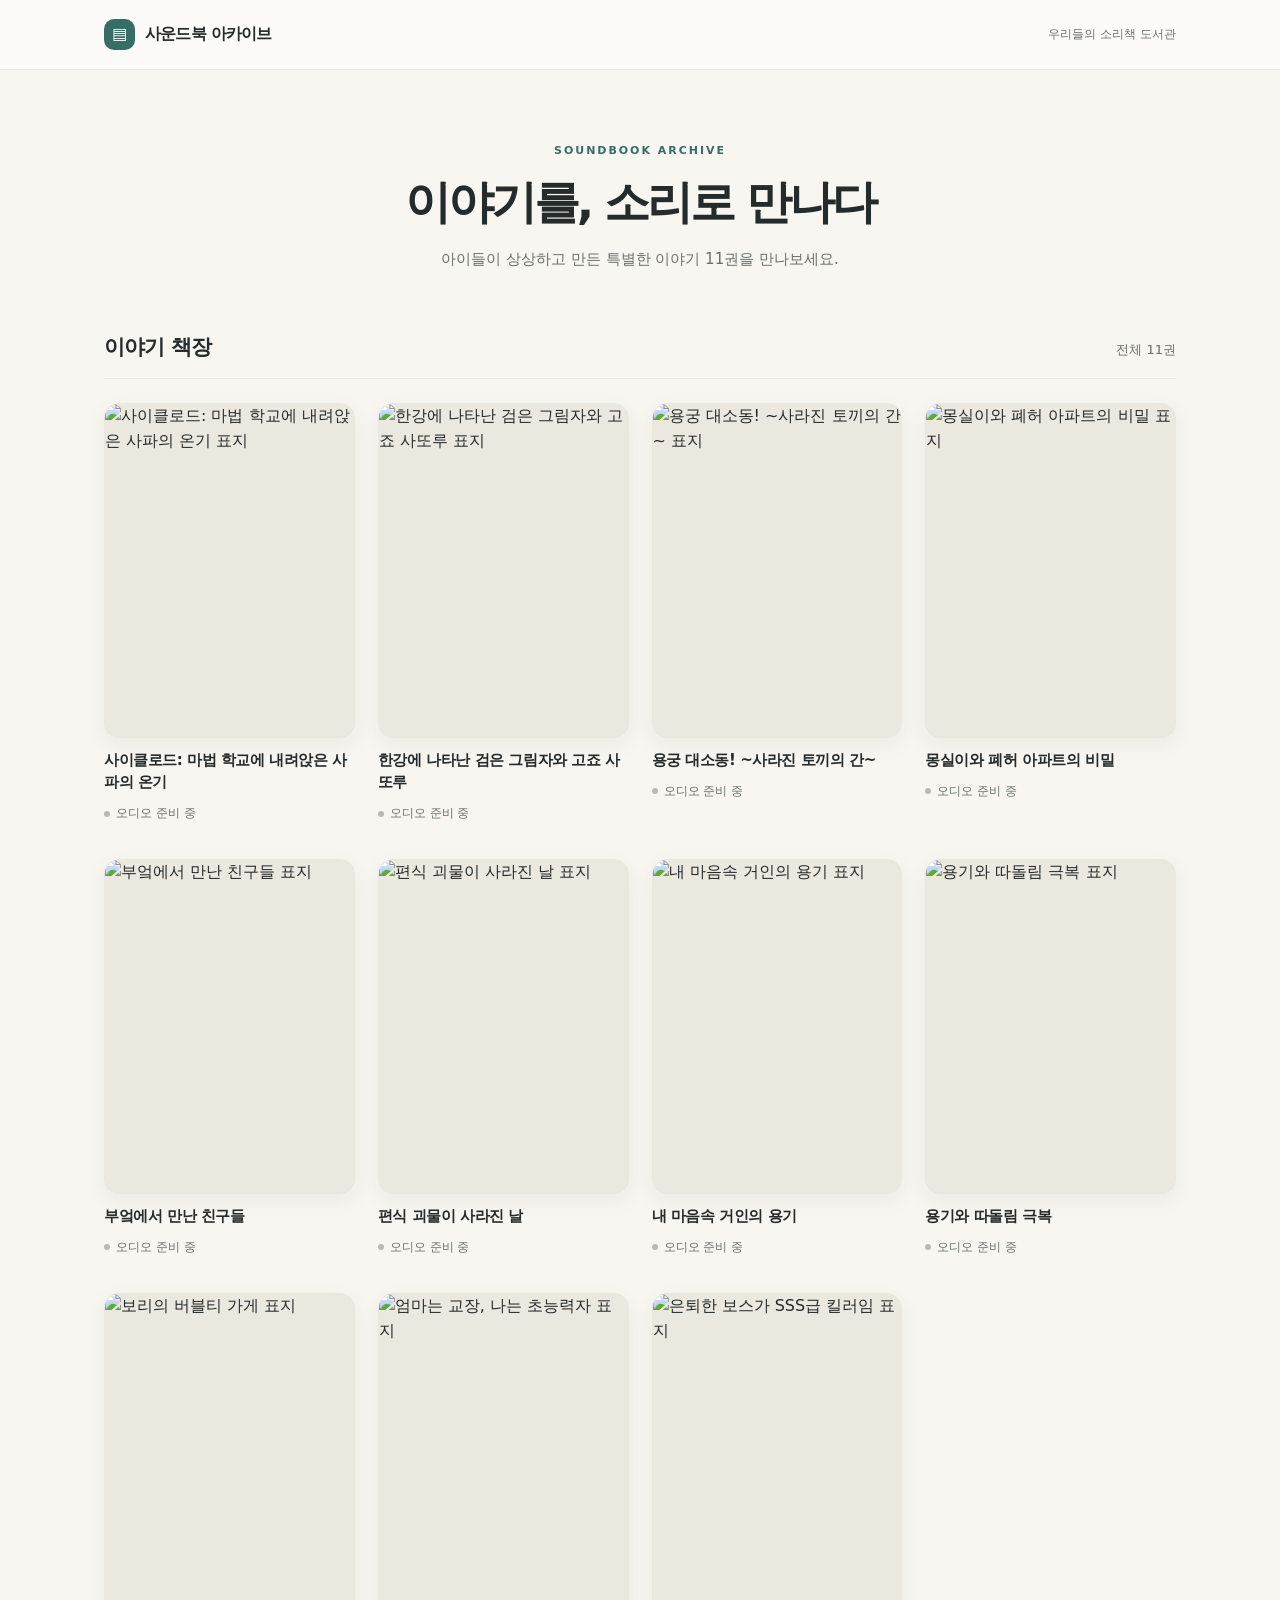
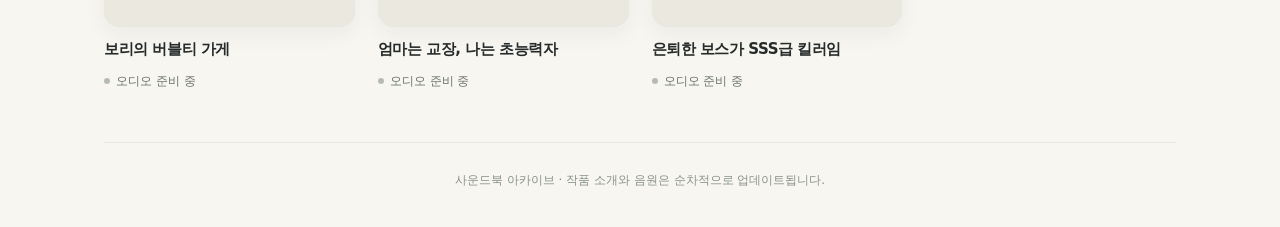
==== index.html @ d1256668 "Add files via upload" ====
<!doctype html><html lang="ko"><head><meta charset="utf-8"><meta name="viewport" content="width=device-width, initial-scale=1"><meta name="theme-color" content="#f8f6f1"><meta name="description" content="아이들의 이야기를 소리로 만나는 사운드북 아카이브"><title>사운드북 아카이브</title><link rel="stylesheet" href="style.css"></head><body><header><div class="head-inner"><a class="brand" href="index.html"><span class="brandmark" aria-hidden="true">▤</span>사운드북 아카이브</a><span class="top-note">우리들의 소리책 도서관</span></div></header><main><section class="hero"><p class="eyebrow">SOUNDBOOK ARCHIVE</p><h1>이야기를, 소리로 만나다</h1><p>아이들이 상상하고 만든 특별한 이야기 11권을 만나보세요.</p></section><section aria-labelledby="library-title"><div class="section-heading"><h2 id="library-title">이야기 책장</h2><span class="count">전체 11권</span></div><div id="library" class="library"></div></section><footer>사운드북 아카이브 · 작품 소개와 음원은 순차적으로 업데이트됩니다.</footer></main><script src="books-data.js"></script><script src="site.js"></script></body></html>
---- style.css ----
:root{--bg:#f8f6f1;--paper:#fff;--ink:#252b2a;--muted:#68716d;--accent:#386d65;--border:#e7e8e0;--soft:#eaf2ee}*{box-sizing:border-box}html{scroll-behavior:smooth}body{margin:0;background:var(--bg);color:var(--ink);font-family:Pretendard,'Apple SD Gothic Neo','Malgun Gothic',system-ui,sans-serif;line-height:1.55;-webkit-font-smoothing:antialiased}a{color:inherit;text-decoration:none}a:focus-visible,audio:focus-visible{outline:3px solid #368c7b;outline-offset:4px}header{border-bottom:1px solid var(--border);background:rgba(255,255,255,.6)}.head-inner{max-width:1120px;margin:auto;padding:19px 24px;display:flex;align-items:center;justify-content:space-between}.brand{font-size:16px;font-weight:800;letter-spacing:-.05em;display:flex;align-items:center;gap:10px}.brandmark{width:31px;height:31px;border-radius:10px;display:grid;place-items:center;color:#fff;background:var(--accent);font-size:16px}.top-note{font-size:12px;color:var(--muted)}main{max-width:1120px;margin:0 auto;padding:0 24px}.hero{padding:72px 0 60px;text-align:center}.eyebrow{color:var(--accent);font-size:11px;font-weight:800;letter-spacing:.18em;margin:0 0 15px}.hero h1{font-size:clamp(30px,5vw,46px);letter-spacing:-.065em;line-height:1.25;margin:0 0 16px;font-weight:800}.hero p:not(.eyebrow){margin:0;color:var(--muted);font-size:15px}.section-heading{display:flex;align-items:baseline;justify-content:space-between;border-bottom:1px solid var(--border);padding-bottom:15px;margin-bottom:24px}.section-heading h2{margin:0;font-size:21px;letter-spacing:-.04em}.count{color:var(--muted);font-size:13px}.library{display:grid;grid-template-columns:repeat(4,minmax(0,1fr));gap:35px 23px;padding-bottom:50px}.book-card{display:block;min-width:0}.book-image{aspect-ratio:3/4;background:#ebe8e0;border-radius:15px;overflow:hidden;border:1px solid var(--border);box-shadow:0 7px 22px rgba(24,35,29,.055);transition:transform .18s,box-shadow .18s}.book-image img{display:block;width:100%;height:100%;object-fit:contain}.book-card:hover .book-image{transform:translateY(-4px);box-shadow:0 12px 25px rgba(24,35,29,.1)}.book-card h3{font-size:15px;line-height:1.5;letter-spacing:-.03em;font-weight:700;margin:11px 0 6px;overflow-wrap:anywhere}.status{display:inline-flex;align-items:center;gap:6px;color:var(--muted);font-size:12px}.status.ready{color:var(--accent);font-weight:700}.status-dot{width:6px;height:6px;display:inline-block;border-radius:50%;background:#b6bbb5}.status.ready .status-dot{background:var(--accent)}footer{padding:28px 0 38px;text-align:center;color:#89918c;border-top:1px solid var(--border);font-size:12px}.back{display:inline-flex;margin:29px 0 26px;padding:9px 0;color:var(--accent);font-size:13px;font-weight:750}.detail{display:grid;grid-template-columns:minmax(0,400px) minmax(0,1fr);gap:64px;align-items:start;padding-bottom:78px}.detail-cover{display:block;width:100%;height:auto;border-radius:16px;border:1px solid var(--border);box-shadow:0 16px 35px rgba(24,35,29,.11)}.detail-info{padding-top:17px}.detail-info h1{font-size:clamp(25px,3.1vw,37px);line-height:1.35;margin:0 0 19px;letter-spacing:-.055em}.desc{font-size:15px;line-height:1.9;color:var(--muted);margin:0 0 34px}.player{border:1px solid var(--border);background:var(--paper);border-radius:16px;padding:25px;margin-bottom:24px}.player h2{font-size:17px;margin:0 0 16px;letter-spacing:-.035em}.waiting{background:var(--soft);border-radius:12px;padding:30px 20px;text-align:center;color:#4d655d}.waiting strong{display:block;margin-bottom:8px;font-size:17px}.waiting span{font-size:13px;line-height:1.65;display:block}.player audio{width:100%;min-height:54px}.home-link{display:inline-flex;align-items:center;justify-content:center;padding:14px 21px;background:var(--accent);border-radius:12px;color:white;font-size:14px;font-weight:750;min-height:48px}.home-link:hover{background:#2c5b54}.error{padding:50px 0;color:var(--muted)}@media(max-width:850px){.library{grid-template-columns:repeat(3,minmax(0,1fr))}.detail{gap:35px;grid-template-columns:minmax(0,310px) minmax(0,1fr)}}@media(max-width:620px){.head-inner{padding:15px 18px}.top-note{display:none}main{padding:0 18px}.hero{padding:53px 0 46px}.hero p:not(.eyebrow){font-size:14px}.section-heading h2{font-size:19px}.library{grid-template-columns:repeat(2,minmax(0,1fr));gap:27px 13px}.book-card h3{font-size:13px}.book-image{border-radius:11px}.detail{display:block;padding-bottom:58px}.back{margin:17px 0 23px}.detail-cover{max-width:330px;margin:0 auto 27px}.detail-info{padding-top:0}.detail-info h1{font-size:25px}.player{padding:20px}footer{font-size:11px}}@media(prefers-reduced-motion:reduce){*,*:before,*:after{scroll-behavior:auto!important;transition:none!important}}
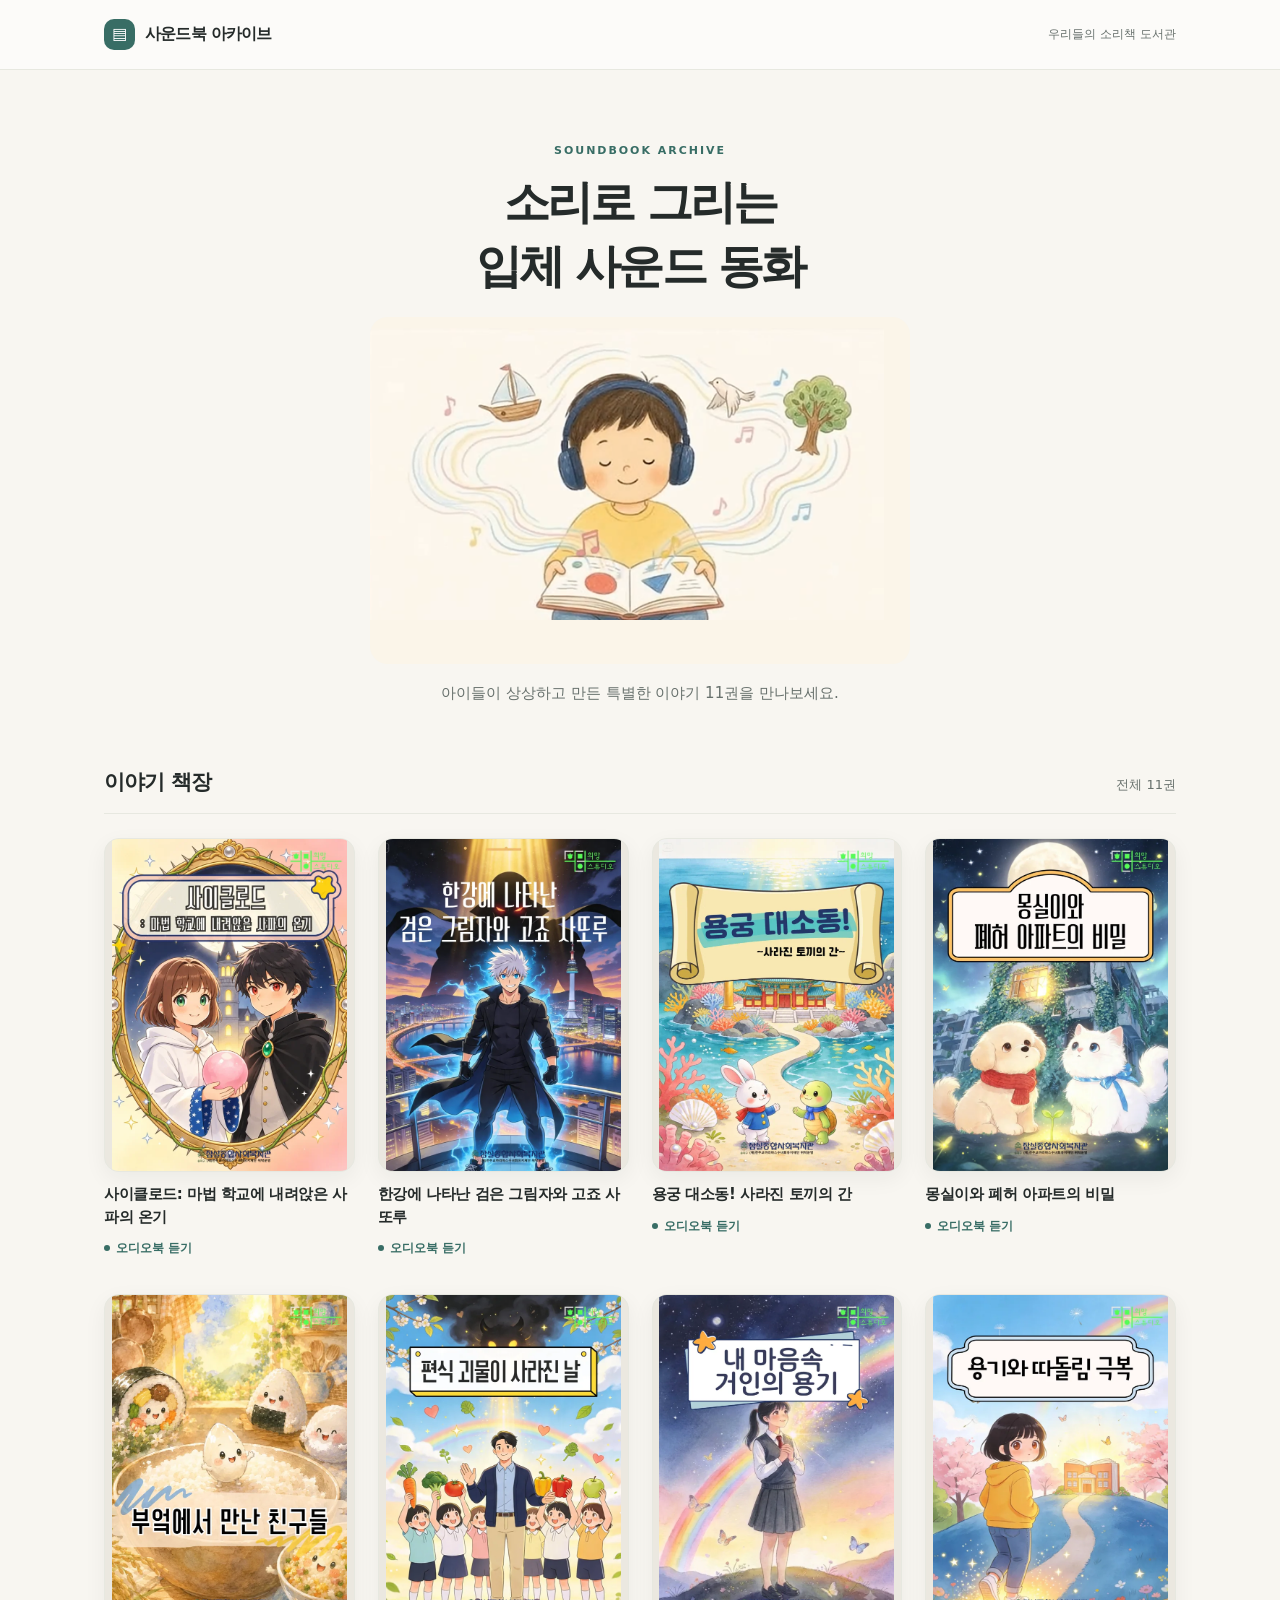
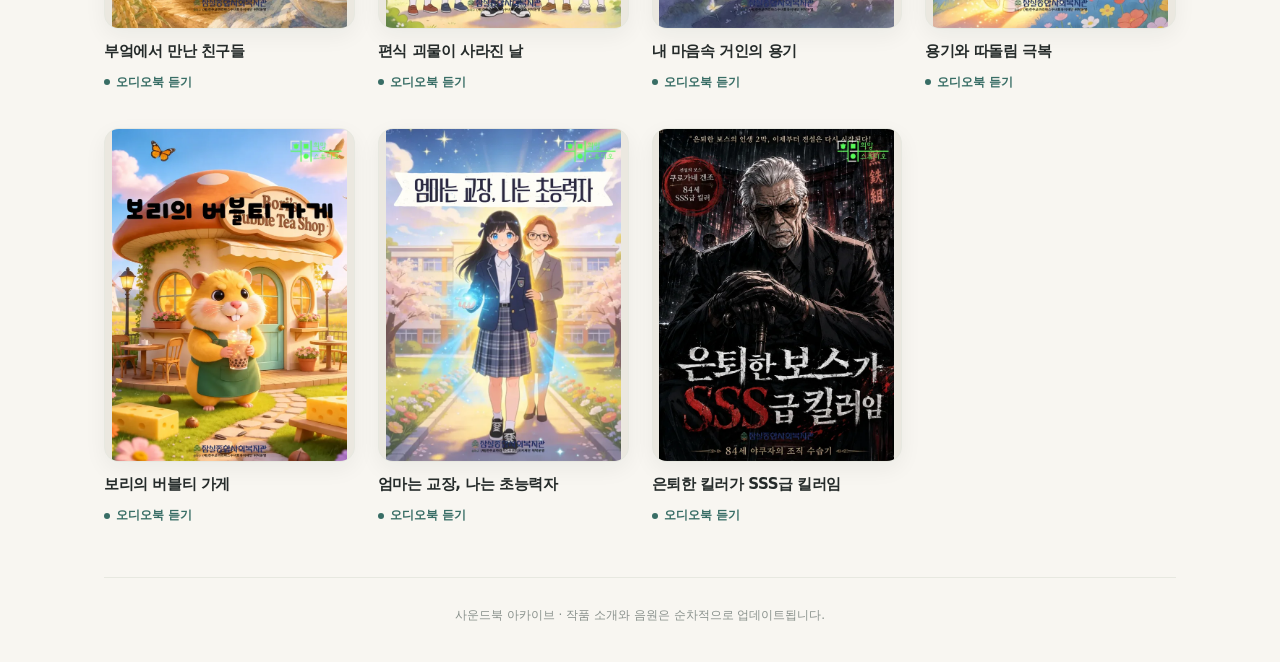
==== commit e30dbc12: "Update homepage title and hero image" ====
--- a/index.html
+++ b/index.html
@@ -1 +1 @@
-<!doctype html><html lang="ko"><head><meta charset="utf-8"><meta name="viewport" content="width=device-width, initial-scale=1"><meta name="theme-color" content="#f8f6f1"><meta name="description" content="아이들의 이야기를 소리로 만나는 사운드북 아카이브"><title>사운드북 아카이브</title><link rel="stylesheet" href="style.css"></head><body><header><div class="head-inner"><a class="brand" href="index.html"><span class="brandmark" aria-hidden="true">▤</span>사운드북 아카이브</a><span class="top-note">우리들의 소리책 도서관</span></div></header><main><section class="hero"><p class="eyebrow">SOUNDBOOK ARCHIVE</p><h1>이야기를, 소리로 만나다</h1><p>아이들이 상상하고 만든 특별한 이야기 11권을 만나보세요.</p></section><section aria-labelledby="library-title"><div class="section-heading"><h2 id="library-title">이야기 책장</h2><span class="count">전체 11권</span></div><div id="library" class="library"></div></section><footer>사운드북 아카이브 · 작품 소개와 음원은 순차적으로 업데이트됩니다.</footer></main><script src="books-data.js"></script><script src="site.js"></script></body></html>
+<!doctype html><html lang="ko"><head><meta charset="utf-8"><meta name="viewport" content="width=device-width, initial-scale=1"><meta name="theme-color" content="#f8f6f1"><meta name="description" content="아이들의 이야기를 소리로 만나는 사운드북 아카이브"><title>사운드북 아카이브</title><link rel="stylesheet" href="style.css"></head><body><header><div class="head-inner"><a class="brand" href="index.html"><span class="brandmark" aria-hidden="true">▤</span>사운드북 아카이브</a><span class="top-note">우리들의 소리책 도서관</span></div></header><main><section class="hero"><p class="eyebrow">SOUNDBOOK ARCHIVE</p><h1 class="hero-title"><span>소리로 그리는</span><span>입체 사운드 동화</span></h1><div class="hero-illustration"><img src="main-hero-image.png" alt="헤드폰을 끼고 책을 읽는 아이가 소리를 상상하는 일러스트"></div><p>아이들이 상상하고 만든 특별한 이야기 11권을 만나보세요.</p></section><section aria-labelledby="library-title"><div class="section-heading"><h2 id="library-title">이야기 책장</h2><span class="count">전체 11권</span></div><div id="library" class="library"></div></section><footer>사운드북 아카이브 · 작품 소개와 음원은 순차적으로 업데이트됩니다.</footer></main><script src="books-data.js"></script><script src="site.js"></script></body></html>
--- a/style.css
+++ b/style.css
@@ -1 +1,75 @@
-:root{--bg:#f8f6f1;--paper:#fff;--ink:#252b2a;--muted:#68716d;--accent:#386d65;--border:#e7e8e0;--soft:#eaf2ee}*{box-sizing:border-box}html{scroll-behavior:smooth}body{margin:0;background:var(--bg);color:var(--ink);font-family:Pretendard,'Apple SD Gothic Neo','Malgun Gothic',system-ui,sans-serif;line-height:1.55;-webkit-font-smoothing:antialiased}a{color:inherit;text-decoration:none}a:focus-visible,audio:focus-visible{outline:3px solid #368c7b;outline-offset:4px}header{border-bottom:1px solid var(--border);background:rgba(255,255,255,.6)}.head-inner{max-width:1120px;margin:auto;padding:19px 24px;display:flex;align-items:center;justify-content:space-between}.brand{font-size:16px;font-weight:800;letter-spacing:-.05em;display:flex;align-items:center;gap:10px}.brandmark{width:31px;height:31px;border-radius:10px;display:grid;place-items:center;color:#fff;background:var(--accent);font-size:16px}.top-note{font-size:12px;color:var(--muted)}main{max-width:1120px;margin:0 auto;padding:0 24px}.hero{padding:72px 0 60px;text-align:center}.eyebrow{color:var(--accent);font-size:11px;font-weight:800;letter-spacing:.18em;margin:0 0 15px}.hero h1{font-size:clamp(30px,5vw,46px);letter-spacing:-.065em;line-height:1.25;margin:0 0 16px;font-weight:800}.hero p:not(.eyebrow){margin:0;color:var(--muted);font-size:15px}.section-heading{display:flex;align-items:baseline;justify-content:space-between;border-bottom:1px solid var(--border);padding-bottom:15px;margin-bottom:24px}.section-heading h2{margin:0;font-size:21px;letter-spacing:-.04em}.count{color:var(--muted);font-size:13px}.library{display:grid;grid-template-columns:repeat(4,minmax(0,1fr));gap:35px 23px;padding-bottom:50px}.book-card{display:block;min-width:0}.book-image{aspect-ratio:3/4;background:#ebe8e0;border-radius:15px;overflow:hidden;border:1px solid var(--border);box-shadow:0 7px 22px rgba(24,35,29,.055);transition:transform .18s,box-shadow .18s}.book-image img{display:block;width:100%;height:100%;object-fit:contain}.book-card:hover .book-image{transform:translateY(-4px);box-shadow:0 12px 25px rgba(24,35,29,.1)}.book-card h3{font-size:15px;line-height:1.5;letter-spacing:-.03em;font-weight:700;margin:11px 0 6px;overflow-wrap:anywhere}.status{display:inline-flex;align-items:center;gap:6px;color:var(--muted);font-size:12px}.status.ready{color:var(--accent);font-weight:700}.status-dot{width:6px;height:6px;display:inline-block;border-radius:50%;background:#b6bbb5}.status.ready .status-dot{background:var(--accent)}footer{padding:28px 0 38px;text-align:center;color:#89918c;border-top:1px solid var(--border);font-size:12px}.back{display:inline-flex;margin:29px 0 26px;padding:9px 0;color:var(--accent);font-size:13px;font-weight:750}.detail{display:grid;grid-template-columns:minmax(0,400px) minmax(0,1fr);gap:64px;align-items:start;padding-bottom:78px}.detail-cover{display:block;width:100%;height:auto;border-radius:16px;border:1px solid var(--border);box-shadow:0 16px 35px rgba(24,35,29,.11)}.detail-info{padding-top:17px}.detail-info h1{font-size:clamp(25px,3.1vw,37px);line-height:1.35;margin:0 0 19px;letter-spacing:-.055em}.desc{font-size:15px;line-height:1.9;color:var(--muted);margin:0 0 34px}.player{border:1px solid var(--border);background:var(--paper);border-radius:16px;padding:25px;margin-bottom:24px}.player h2{font-size:17px;margin:0 0 16px;letter-spacing:-.035em}.waiting{background:var(--soft);border-radius:12px;padding:30px 20px;text-align:center;color:#4d655d}.waiting strong{display:block;margin-bottom:8px;font-size:17px}.waiting span{font-size:13px;line-height:1.65;display:block}.player audio{width:100%;min-height:54px}.home-link{display:inline-flex;align-items:center;justify-content:center;padding:14px 21px;background:var(--accent);border-radius:12px;color:white;font-size:14px;font-weight:750;min-height:48px}.home-link:hover{background:#2c5b54}.error{padding:50px 0;color:var(--muted)}@media(max-width:850px){.library{grid-template-columns:repeat(3,minmax(0,1fr))}.detail{gap:35px;grid-template-columns:minmax(0,310px) minmax(0,1fr)}}@media(max-width:620px){.head-inner{padding:15px 18px}.top-note{display:none}main{padding:0 18px}.hero{padding:53px 0 46px}.hero p:not(.eyebrow){font-size:14px}.section-heading h2{font-size:19px}.library{grid-template-columns:repeat(2,minmax(0,1fr));gap:27px 13px}.book-card h3{font-size:13px}.book-image{border-radius:11px}.detail{display:block;padding-bottom:58px}.back{margin:17px 0 23px}.detail-cover{max-width:330px;margin:0 auto 27px}.detail-info{padding-top:0}.detail-info h1{font-size:25px}.player{padding:20px}footer{font-size:11px}}@media(prefers-reduced-motion:reduce){*,*:before,*:after{scroll-behavior:auto!important;transition:none!important}}
+:root{--bg:#f8f6f1;--paper:#fff;--ink:#252b2a;--muted:#68716d;--accent:#386d65;--border:#e7e8e0;--soft:#eaf2ee}*{box-sizing:border-box}html{scroll-behavior:smooth}body{margin:0;background:var(--bg);color:var(--ink);font-family:Pretendard,'Apple SD Gothic Neo','Malgun Gothic',system-ui,sans-serif;line-height:1.55;-webkit-font-smoothing:antialiased}a{color:inherit;text-decoration:none}a:focus-visible,audio:focus-visible{outline:3px solid #368c7b;outline-offset:4px}header{border-bottom:1px solid var(--border);background:rgba(255,255,255,.6)}.head-inner{max-width:1120px;margin:auto;padding:19px 24px;display:flex;align-items:center;justify-content:space-between}.brand{font-size:16px;font-weight:800;letter-spacing:-.05em;display:flex;align-items:center;gap:10px}.brandmark{width:31px;height:31px;border-radius:10px;display:grid;place-items:center;color:#fff;background:var(--accent);font-size:16px}.top-note{font-size:12px;color:var(--muted)}main{max-width:1120px;margin:0 auto;padding:0 24px}.hero{padding:72px 0 60px;text-align:center}.eyebrow{color:var(--accent);font-size:11px;font-weight:800;letter-spacing:.18em;margin:0 0 15px}.hero h1{font-size:clamp(30px,5vw,46px);letter-spacing:-.065em;line-height:1.25;margin:0 0 16px;font-weight:800}.hero-title{display:flex;flex-direction:column;align-items:center;gap:6px}.hero-title span{display:block}.hero-illustration{display:flex;justify-content:center;align-items:center;margin:22px auto 18px}.hero-illustration img{display:block;width:min(100%,540px);height:auto;border-radius:18px}.hero p:not(.eyebrow){margin:0;color:var(--muted);font-size:15px}.section-heading{display:flex;align-items:baseline;justify-content:space-between;border-bottom:1px solid var(--border);padding-bottom:15px;margin-bottom:24px}.section-heading h2{margin:0;font-size:21px;letter-spacing:-.04em}.count{color:var(--muted);font-size:13px}.library{display:grid;grid-template-columns:repeat(4,minmax(0,1fr));gap:35px 23px;padding-bottom:50px}.book-card{display:block;min-width:0}.book-image{aspect-ratio:3/4;background:#ebe8e0;border-radius:15px;overflow:hidden;border:1px solid var(--border);box-shadow:0 7px 22px rgba(24,35,29,.055);transition:transform .18s,box-shadow .18s}.book-image img{display:block;width:100%;height:100%;object-fit:contain}.book-card:hover .book-image{transform:translateY(-4px);box-shadow:0 12px 25px rgba(24,35,29,.1)}.book-card h3{font-size:15px;line-height:1.5;letter-spacing:-.03em;font-weight:700;margin:11px 0 6px;overflow-wrap:anywhere}.status{display:inline-flex;align-items:center;gap:6px;color:var(--muted);font-size:12px}.status.ready{color:var(--accent);font-weight:700}.status-dot{width:6px;height:6px;display:inline-block;border-radius:50%;background:#b6bbb5}.status.ready .status-dot{background:var(--accent)}footer{padding:28px 0 38px;text-align:center;color:#89918c;border-top:1px solid var(--border);font-size:12px}.back{display:inline-flex;margin:29px 0 26px;padding:9px 0;color:var(--accent);font-size:13px;font-weight:750}.detail{display:grid;grid-template-columns:minmax(0,400px) minmax(0,1fr);gap:64px;align-items:start;padding-bottom:78px}.detail-cover{display:block;width:100%;height:auto;border-radius:16px;border:1px solid var(--border);box-shadow:0 16px 35px rgba(24,35,29,.11)}.detail-info{padding-top:17px}.detail-info h1{font-size:clamp(25px,3.1vw,37px);line-height:1.35;margin:0 0 19px;letter-spacing:-.055em}.desc{font-size:15px;line-height:1.9;color:var(--muted);margin:0 0 34px}.player{border:1px solid var(--border);background:var(--paper);border-radius:16px;padding:25px;margin-bottom:24px}.player h2{font-size:17px;margin:0 0 16px;letter-spacing:-.035em}.waiting{background:var(--soft);border-radius:12px;padding:30px 20px;text-align:center;color:#4d655d}.waiting strong{display:block;margin-bottom:8px;font-size:17px}.waiting span{font-size:13px;line-height:1.65;display:block}.player audio{width:100%;min-height:54px}.home-link{display:inline-flex;align-items:center;justify-content:center;padding:14px 21px;background:var(--accent);border-radius:12px;color:white;font-size:14px;font-weight:750;min-height:48px}.home-link:hover{background:#2c5b54}.error{padding:50px 0;color:var(--muted)}@media(max-width:850px){.library{grid-template-columns:repeat(3,minmax(0,1fr))}.detail{gap:35px;grid-template-columns:minmax(0,310px) minmax(0,1fr)}}@media(max-width:620px){.head-inner{padding:15px 18px}.top-note{display:none}main{padding:0 18px}.hero{padding:53px 0 46px}.hero p:not(.eyebrow){font-size:14px}.hero-title{gap:3px}.hero-illustration{margin:18px auto 16px}.hero-illustration img{width:min(100%,420px);border-radius:14px}.section-heading h2{font-size:19px}.library{grid-template-columns:repeat(2,minmax(0,1fr));gap:27px 13px}.book-card h3{font-size:13px}.book-image{border-radius:11px}.detail{display:block;padding-bottom:58px}.back{margin:17px 0 23px}.detail-cover{max-width:330px;margin:0 auto 27px}.detail-info{padding-top:0}.detail-info h1{font-size:25px}.player{padding:20px}footer{font-size:11px}}@media(prefers-reduced-motion:reduce){*,*:before,*:after{scroll-behavior:auto!important;transition:none!important}}
+
+/* Large accessible audiobook player */
+.sr-only{position:absolute;width:1px;height:1px;padding:0;margin:-1px;overflow:hidden;clip:rect(0,0,0,0);white-space:nowrap;border:0}
+.audio-player{display:flex;flex-direction:column;gap:14px;padding:18px 2px 4px}
+.audio-seek{width:100%;height:35px;cursor:pointer;appearance:none;-webkit-appearance:none;background:transparent;touch-action:pan-y;margin:4px 0 0}
+.audio-seek::-webkit-slider-runnable-track{height:11px;border-radius:30px;background:linear-gradient(to right,var(--accent) 0%,var(--accent) var(--pct,0%),#dce8e2 var(--pct,0%),#dce8e2 100%)}
+.audio-seek::-moz-range-track{height:11px;border-radius:30px;background:#dce8e2}
+.audio-seek::-moz-range-progress{height:11px;border-radius:30px;background:var(--accent)}
+.audio-seek::-webkit-slider-thumb{appearance:none;-webkit-appearance:none;width:27px;height:27px;border-radius:50%;background:var(--accent);border:4px solid #fff;box-shadow:0 1px 7px #748d87;margin-top:-8px}
+.audio-seek::-moz-range-thumb{width:21px;height:21px;border-radius:50%;background:var(--accent);border:4px solid #fff;box-shadow:0 1px 7px #748d87}
+.audio-times{display:flex;justify-content:space-between;font-size:14px;color:var(--muted);font-variant-numeric:tabular-nums;margin-top:-10px}
+.audio-controls{display:flex;gap:14px;align-items:center;justify-content:center;margin:5px 0 0}
+.audio-controls button{display:flex;align-items:center;justify-content:center;flex-direction:column;gap:2px;min-width:92px;min-height:83px;border-radius:14px;border:1px solid var(--border);background:#f3f6f3;color:var(--ink);cursor:pointer;font-family:inherit;font-size:33px}
+.audio-controls button small{font-size:12px;font-weight:700}
+.audio-controls .audio-play{background:var(--accent);color:#fff;min-width:100px;min-height:92px;font-size:34px}
+.audio-controls button:focus-visible,.audio-seek:focus-visible{outline:3px solid #328b79;outline-offset:3px}
+.audio-message{min-height:1em;color:#a34131;font-size:13px;margin:0}
+@media(max-width:620px){.audio-controls{gap:9px}.audio-controls button{min-width:77px;min-height:78px}.audio-controls .audio-play{min-width:87px;min-height:87px}.audio-player{padding-top:10px}}
+
+/* Story creators / soundbook credits */
+.creators{margin:0 0 25px;border:1px solid var(--border);background:var(--paper);border-radius:16px;padding:24px 25px}
+.creators h2{font-size:17px;margin:0 0 15px;letter-spacing:-.035em}
+.creators dl{margin:0}.creators dl>div{display:flex;gap:18px;align-items:baseline;padding:9px 0;border-top:1px solid var(--border)}
+.creators dt{min-width:104px;color:var(--muted);font-size:14px}.creators dd{margin:0;font-weight:700;font-size:14px;overflow-wrap:anywhere}
+@media(max-width:620px){.creators{padding:20px}.creators dt{min-width:95px}}
+
+
+/* Accessible, centered story detail — title > cover > player > credits > synopsis */
+.detail{display:block;max-width:780px;margin:0 auto;padding-bottom:85px}
+.story-page{width:100%;display:flex;flex-direction:column;align-items:stretch;gap:25px}
+.story-heading{text-align:center;margin:0 auto 1px;width:100%}
+.story-heading .eyebrow{font-size:14px;letter-spacing:.16em;margin:0 0 12px}
+.story-heading h1{font-size:clamp(29px,4.3vw,42px);line-height:1.35;letter-spacing:-.052em;margin:0;font-weight:800;overflow-wrap:anywhere}
+.story-cover-wrap{display:flex;justify-content:center;align-items:center;width:100%;padding:4px 0 2px}
+.story-cover-wrap .detail-cover{width:auto;height:auto;max-width:min(100%,375px);max-height:550px;object-fit:contain;margin:0 auto;border-radius:16px}
+.story-page .player,.story-page .creators,.story-page .synopsis{margin:0;width:100%;border:1px solid var(--border);background:var(--paper);border-radius:19px;padding:27px 31px}
+.story-page .player h2,.story-page .creators h2,.story-page .synopsis h2{font-size:23px;letter-spacing:-.03em;line-height:1.35;margin:0 0 20px}
+.story-page .audio-player{gap:18px;padding:12px 0 3px}
+.story-page .audio-seek{height:48px}
+.story-page .audio-seek::-webkit-slider-runnable-track{height:13px}
+.story-page .audio-seek::-moz-range-track,.story-page .audio-seek::-moz-range-progress{height:13px}
+.story-page .audio-seek::-webkit-slider-thumb{width:32px;height:32px;margin-top:-10px}
+.story-page .audio-seek::-moz-range-thumb{width:26px;height:26px}
+.story-page .audio-times{font-size:17px;margin-top:-10px}
+.story-page .audio-controls{gap:18px}
+.story-page .audio-controls button{min-width:108px;min-height:100px;font-size:37px;border-radius:16px}
+.story-page .audio-controls .audio-play{min-width:118px;min-height:110px;font-size:42px}
+.story-page .audio-controls button small{font-size:15px}
+.story-page .creators dl>div{padding:14px 0;align-items:start}
+.story-page .creators dt{min-width:135px;font-size:18px}
+.story-page .creators dd{font-size:18px}
+.story-page .synopsis .desc{font-size:19px;line-height:1.9;margin:0;overflow-wrap:anywhere;color:var(--ink)}
+.story-page .waiting{padding:36px 22px}
+.story-page .waiting strong{font-size:20px}
+.story-page .waiting span{font-size:17px}
+.story-page .home-link{font-size:18px;min-height:58px;align-self:stretch;text-align:center;border-radius:14px}
+.back{font-size:17px;min-height:45px;align-items:center}
+@media(max-width:620px){
+  .detail{padding-bottom:65px}
+  .story-page{gap:19px}
+  .story-heading h1{font-size:clamp(25px,7vw,34px)}
+  .story-heading .eyebrow{font-size:13px}
+  .story-cover-wrap .detail-cover{max-width:min(100%,315px);max-height:465px;margin:0 auto}
+  .story-page .player,.story-page .creators,.story-page .synopsis{padding:21px 19px;border-radius:16px}
+  .story-page .player h2,.story-page .creators h2,.story-page .synopsis h2{font-size:21px;margin-bottom:15px}
+  .story-page .audio-controls{gap:7px}
+  .story-page .audio-controls button{min-width:0;flex:1;min-height:88px;font-size:34px}
+  .story-page .audio-controls .audio-play{min-width:0;flex:1.15;min-height:98px;font-size:38px}
+  .story-page .audio-controls button small{font-size:13px}
+  .story-page .creators dt{min-width:114px;font-size:16px}
+  .story-page .creators dd{font-size:17px}
+  .story-page .synopsis .desc{font-size:18px;line-height:1.85}
+  .story-page .audio-times{font-size:16px}
+}
